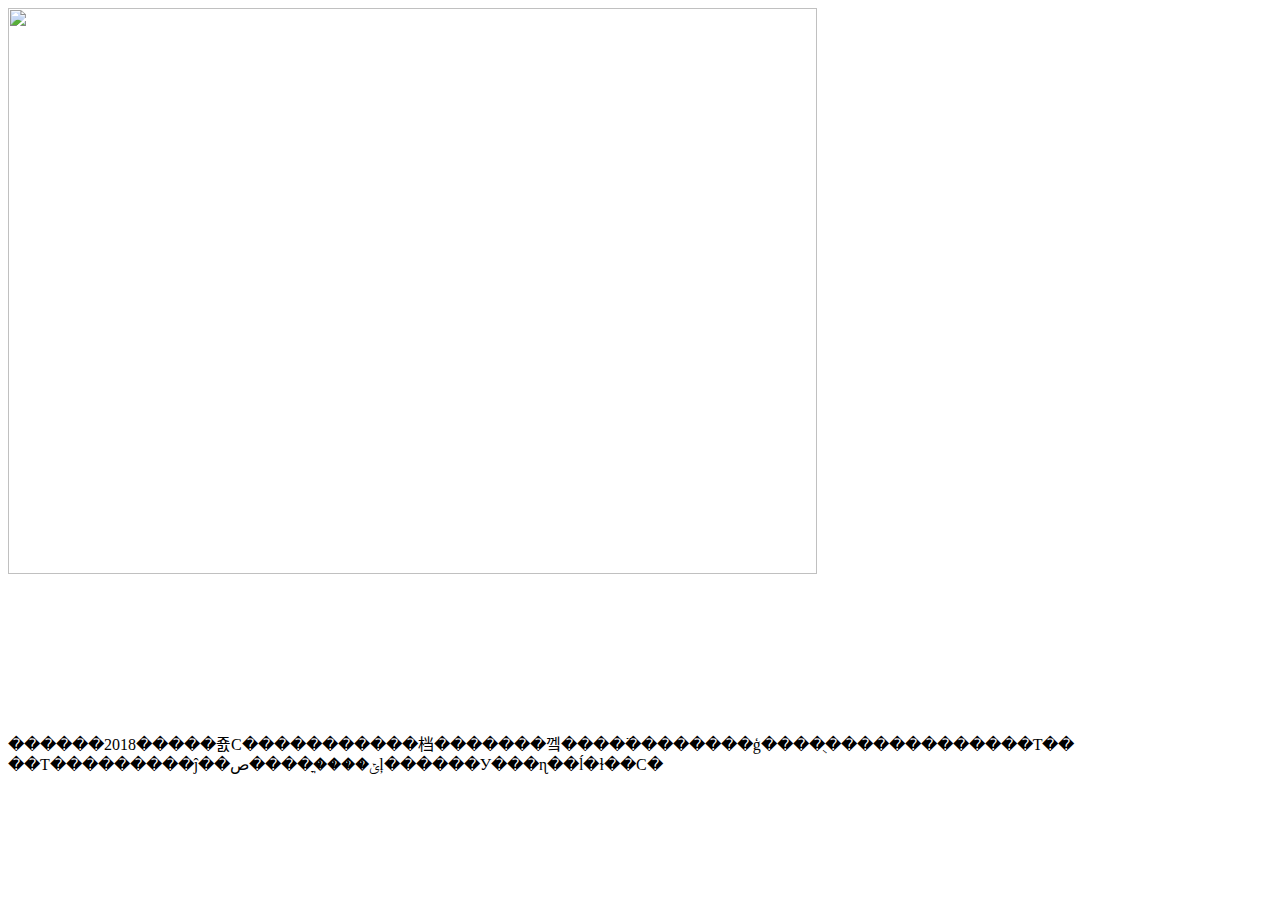
==== 41/gt.html @ 640788d1 "3" ====
<!DOCTYPE html5>
<html lang="zh-cn">
<head>
<link rel="shortcut icon" href="/favicon.ico"/>
<title>���� www.depeng.de</title>
</head>

<body>
<img src="gt.jpg" height="80%"/><br/>
<p>
������2018�����죬С�����������档�������껰����߳��������ģ����ֻ�������������Ƭ��<br/>
��Ƭ���������ĵ��ݶ����ֳ����صļ������У���ɳ��ĺ�ɫ��С�<br/>
</p>
</body>
</html>
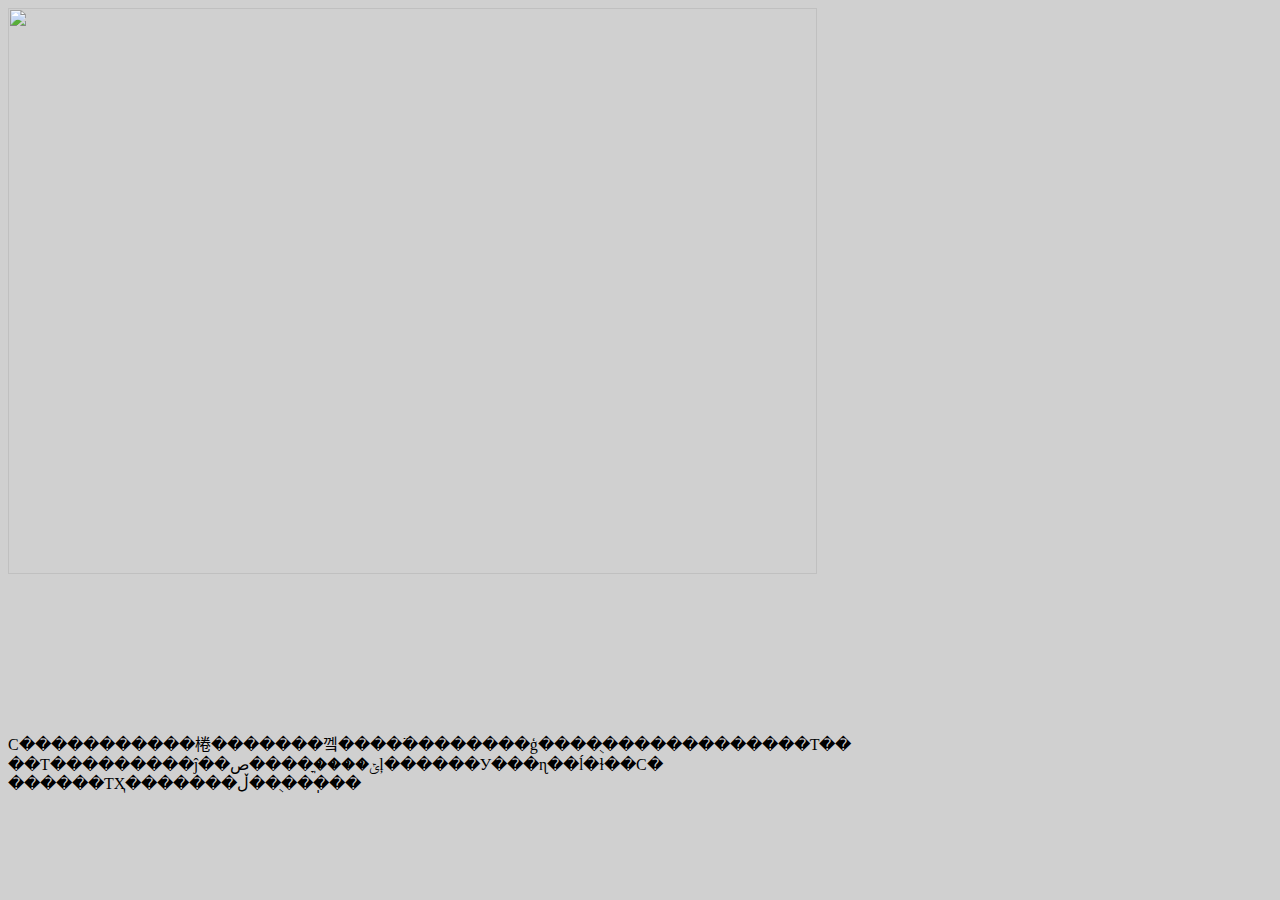
==== commit e7dea9ae: "1" ====
--- a/41/gt.html
+++ b/41/gt.html
@@ -5,11 +5,12 @@
 <title>���� www.depeng.de</title>
 </head>
 
-<body>
+<body bgcolor="#d0d0d0">
 <img src="gt.jpg" height="80%"/><br/>
 <p>
-������2018�����죬С�����������档�������껰����߳��������ģ����ֻ�������������Ƭ��<br/>
+С�����������棬�������껰����߳��������ģ����ֻ�������������Ƭ��<br/>
 ��Ƭ���������ĵ��ݶ����ֳ����صļ������У���ɳ��ĺ�ɫ��С�<br/>
+������ƬҲ�������ڵ��ֻ���ֽ��<br/>
 </p>
 </body>
 </html>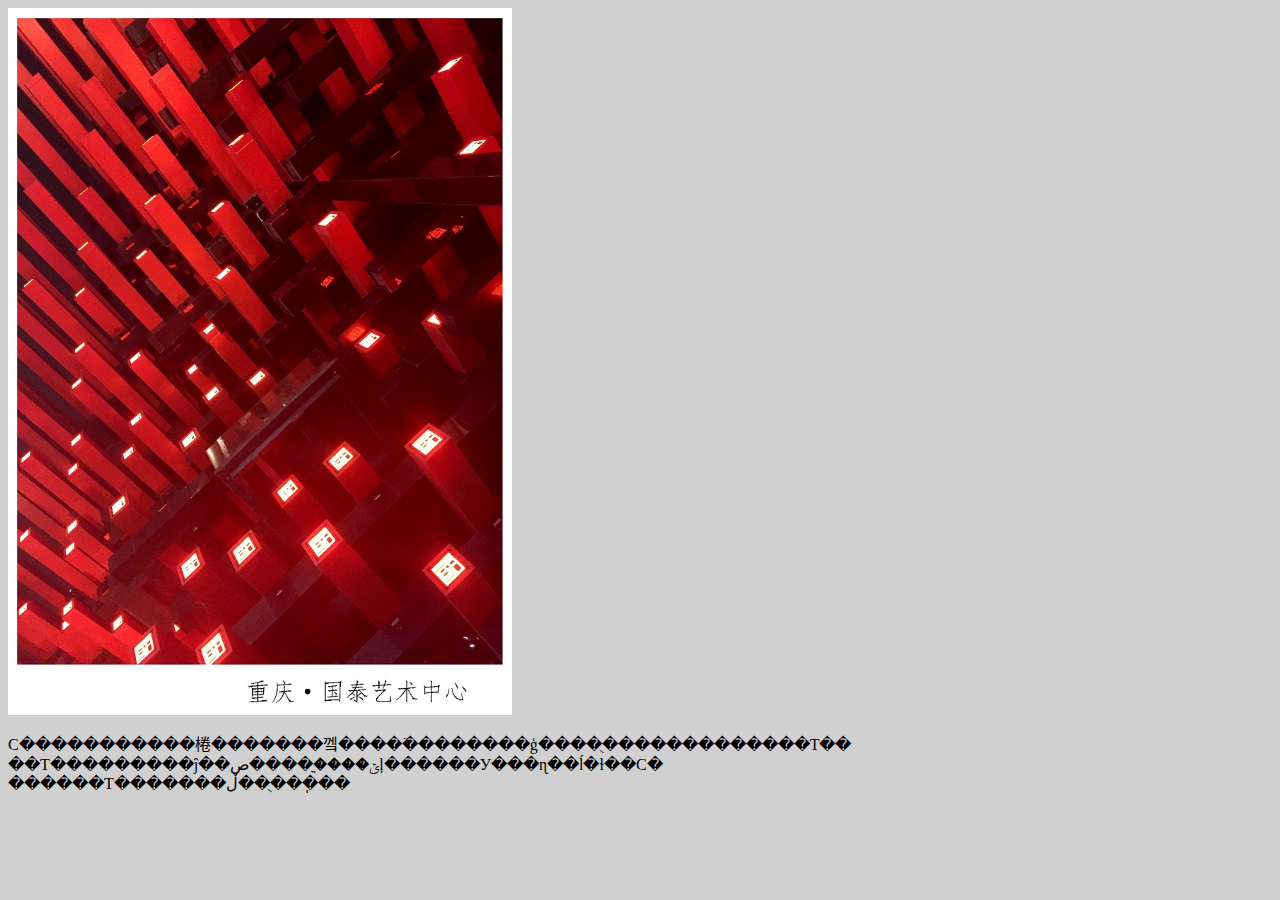
==== commit 558c1b53: "1" ====
--- a/41/gt.html
+++ b/41/gt.html
@@ -10,7 +10,7 @@
 <p>
 С�����������棬�������껰����߳��������ģ����ֻ�������������Ƭ��<br/>
 ��Ƭ���������ĵ��ݶ����ֳ����صļ������У���ɳ��ĺ�ɫ��С�<br/>
-������ƬҲ�������ڵ��ֻ���ֽ��<br/>
+������Ƭ�������ڵ��ֻ���ֽ��<br/>
 </p>
 </body>
 </html>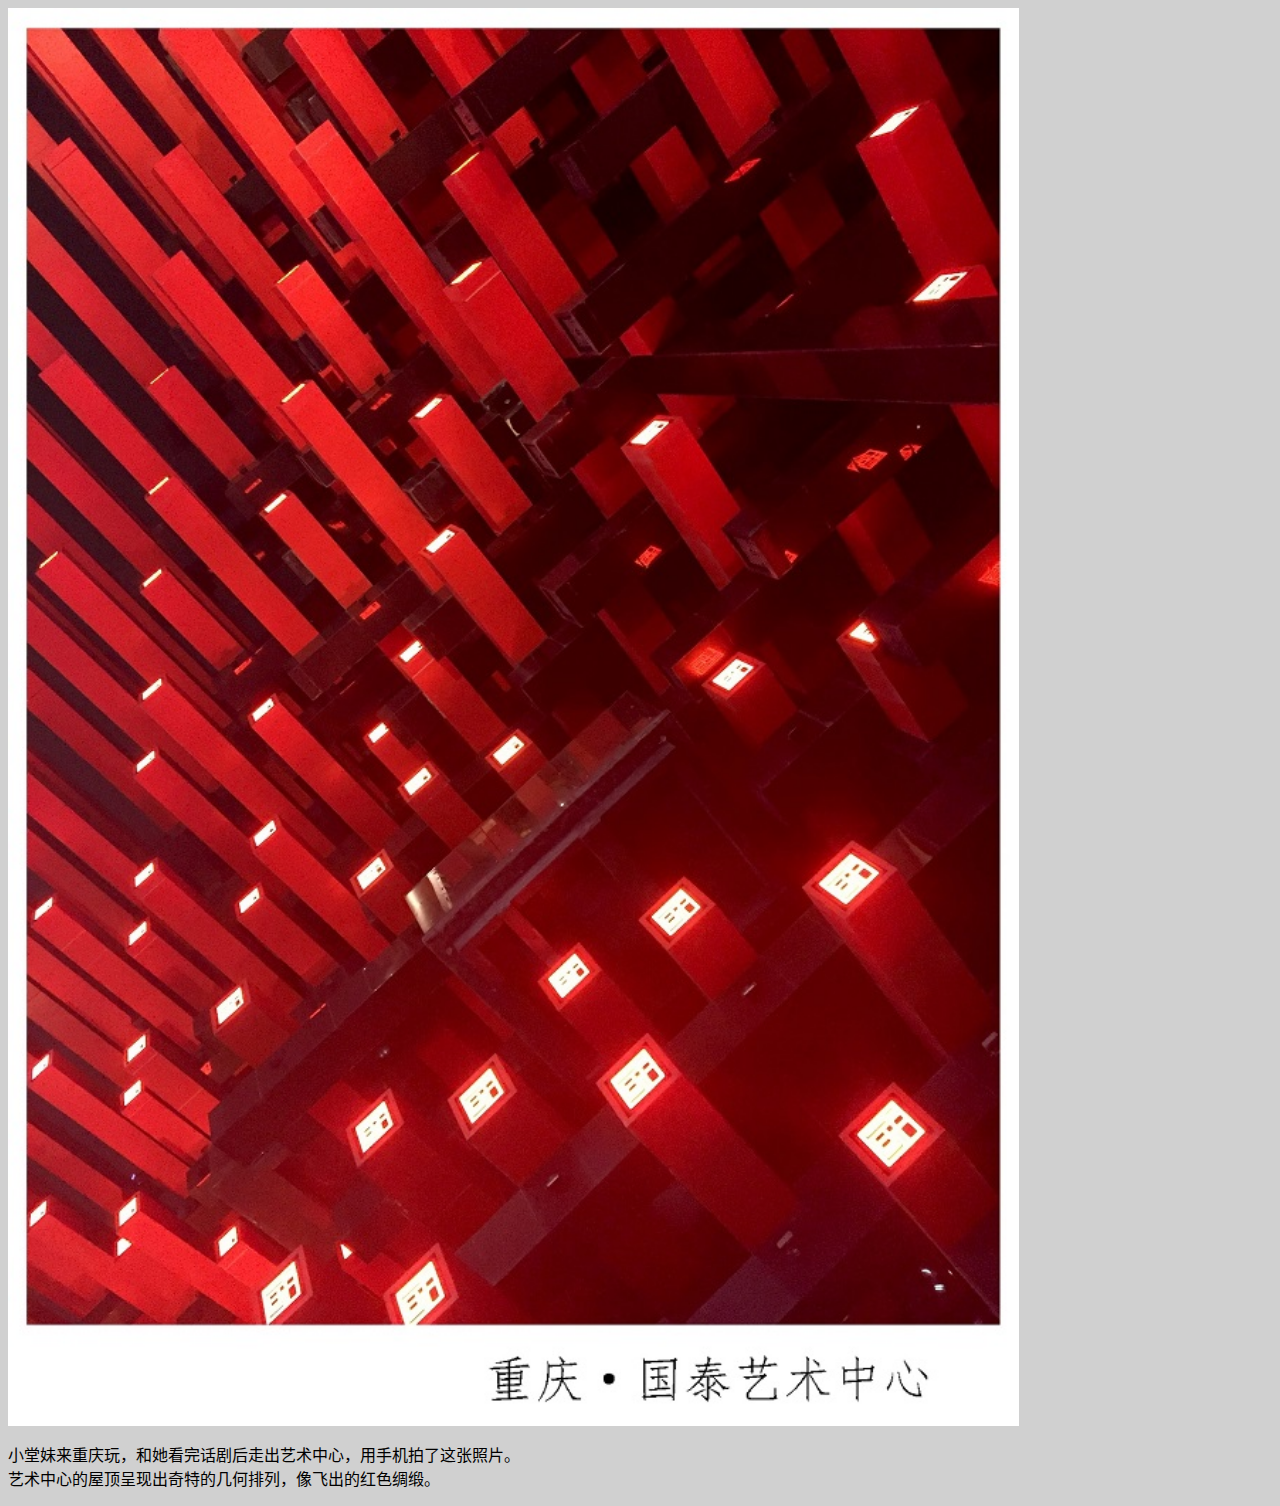
==== commit c9b26317: "6" ====
--- a/41/gt.html
+++ b/41/gt.html
@@ -2,15 +2,14 @@
 <html lang="zh-cn">
 <head>
 <link rel="shortcut icon" href="/favicon.ico"/>
-<title>���� www.depeng.de</title>
+<title>得朋 www.depeng.de</title>
 </head>
 
 <body bgcolor="#d0d0d0">
-<img src="gt.jpg" height="80%"/><br/>
+<img src="gt.jpg" width="80%"/><br/>
 <p>
-С�����������棬�������껰����߳��������ģ����ֻ�������������Ƭ��<br/>
-��Ƭ���������ĵ��ݶ����ֳ����صļ������У���ɳ��ĺ�ɫ��С�<br/>
-������Ƭ�������ڵ��ֻ���ֽ��<br/>
+小堂妹来重庆玩，和她看完话剧后走出艺术中心，用手机拍了这张照片。<br/>
+艺术中心的屋顶呈现出奇特的几何排列，像飞出的红色绸缎。<br/>
 </p>
 </body>
 </html>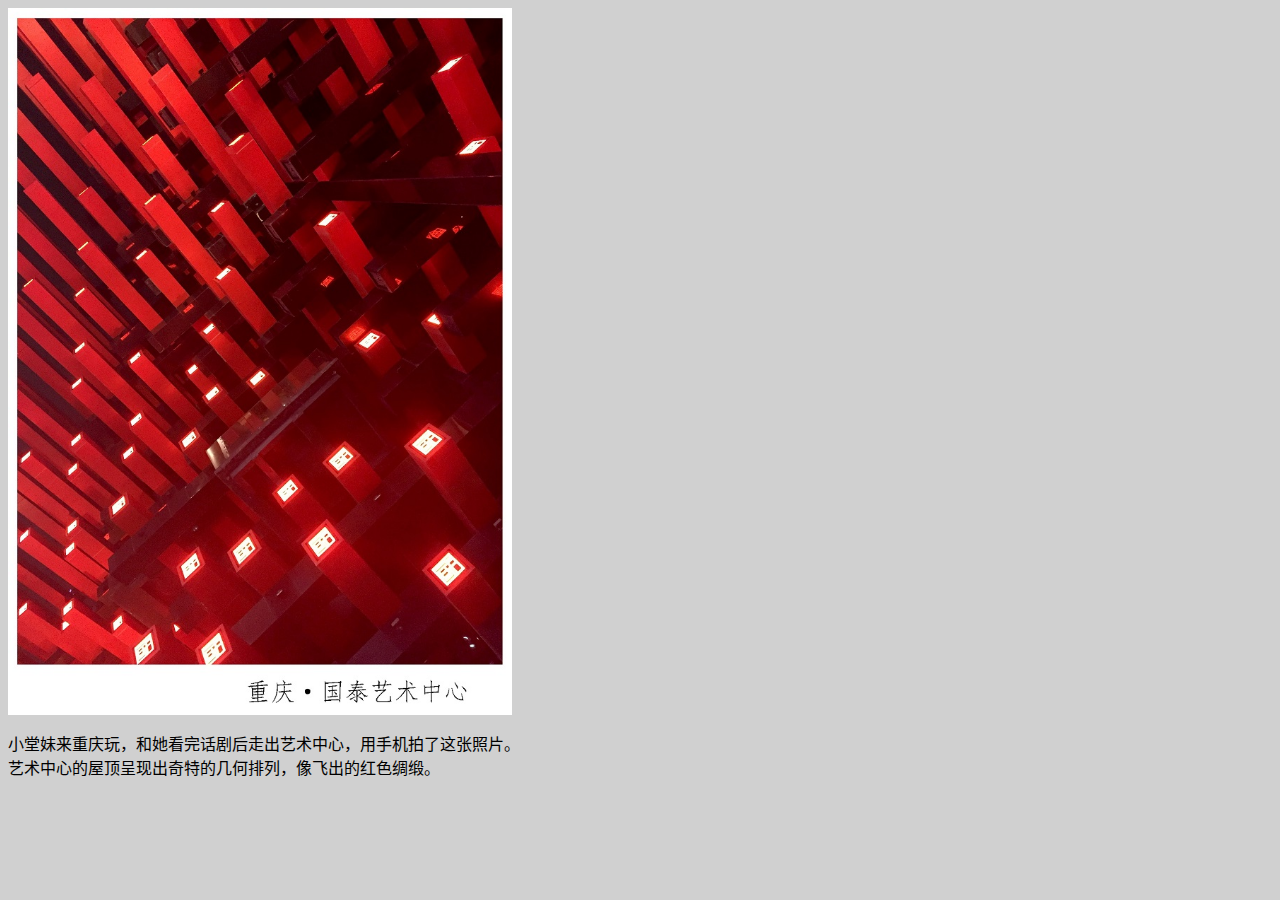
==== commit ccecdda7: "11" ====
--- a/41/gt.html
+++ b/41/gt.html
@@ -6,7 +6,7 @@
 </head>
 
 <body bgcolor="#d0d0d0">
-<img src="gt.jpg" width="80%"/><br/>
+<img src="gt.jpg" height="80%"/><br/>
 <p>
 小堂妹来重庆玩，和她看完话剧后走出艺术中心，用手机拍了这张照片。<br/>
 艺术中心的屋顶呈现出奇特的几何排列，像飞出的红色绸缎。<br/>
